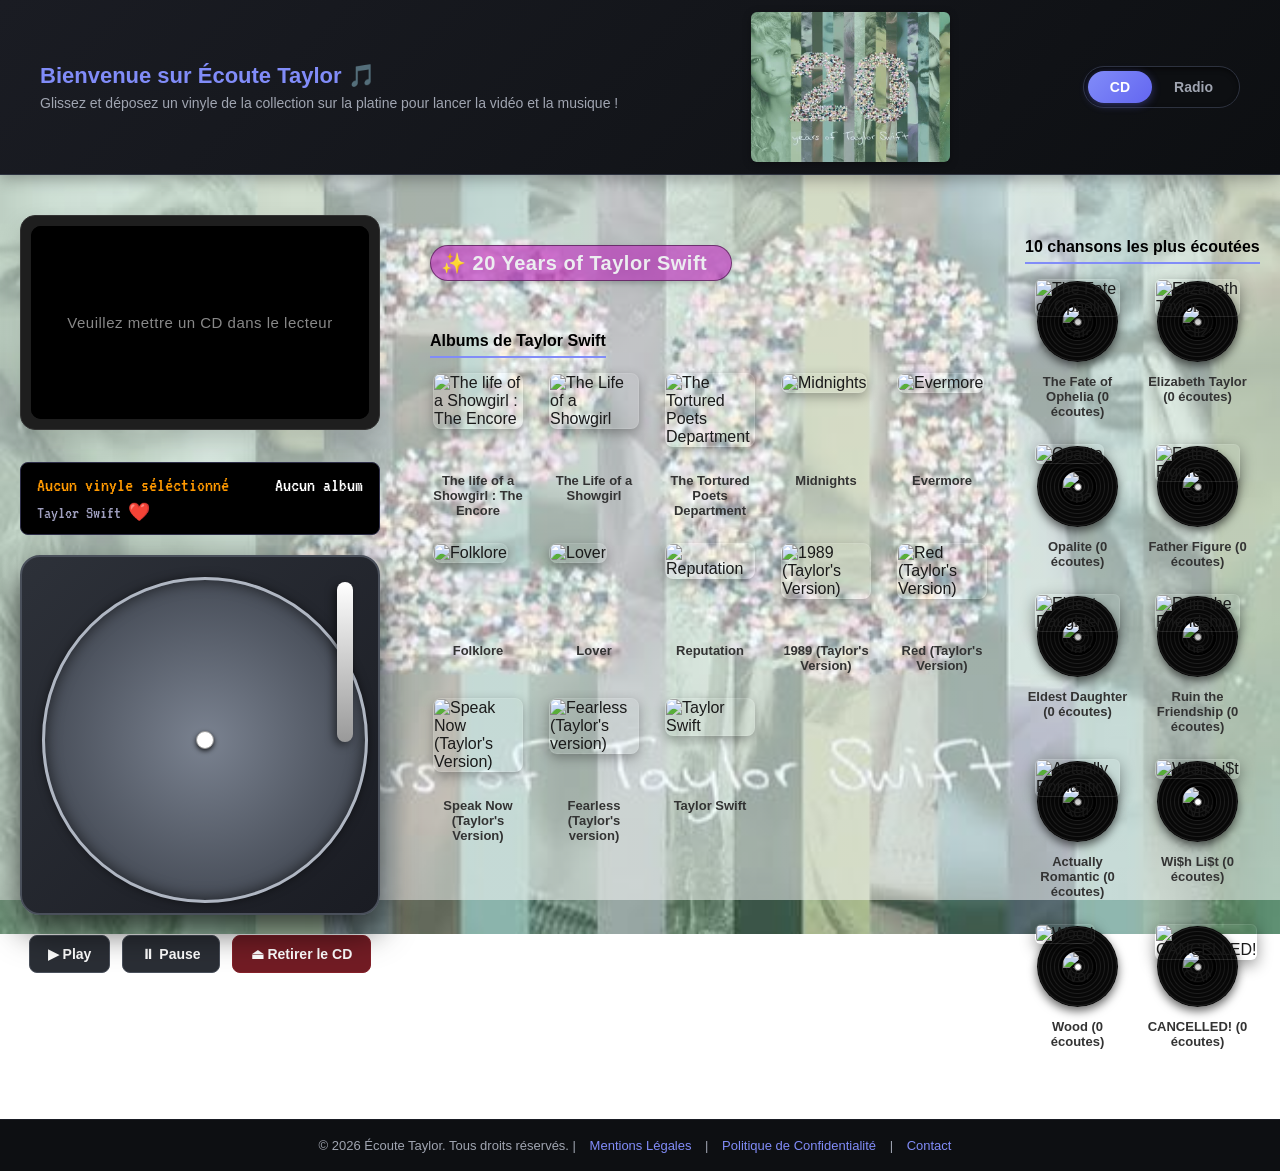
==== index.html @ 45006980 "style 20 years of taylor swift : -ajout de l'image dans header -background de l'image -badge 20 year" ====
<!DOCTYPE html>
<html lang="fr">
  <head>
    <meta charset="UTF-8">
    <meta name="viewport" content="width=device-width, initial-scale=1.0">
    <title>Écoute Taylor</title>
    <link rel="stylesheet" href="style.css">
    <link rel="icon" type="image/svg+xml" href="favicon.svg">
    <link rel="manifest" href="manifest.json">
    <meta name="theme-color" content="#111111">
    <link rel="preconnect" href="https://fonts.googleapis.com">
    <link rel="preconnect" href="https://fonts.gstatic.com" crossorigin>
    <link href="https://fonts.googleapis.com/css2?family=VT323&display=swap" rel="stylesheet">
  </head>
  <body>

    <!-- Bandeau d'accueil en haut avec commutateur CD / Radio -->
    <header class="welcome-banner">
      <div class="header-content">
        <div>
          <h1>Bienvenue sur Écoute Taylor 🎵</h1>
          <p>Glissez et déposez un vinyle de la collection sur la platine pour lancer la vidéo et la musique !</p>
        </div>

        <!-- image centrale 20 ans de taylor swift -->
        <img class="header-banner-img" alt="20 years of taylor swift" src="20years-of-taylor-swift.jpeg">

        <!-- Commutateur de mode CD / Radio -->
        <div class="mode-switch-container">
          <div class="mode-switch">
            <a href="index.html" class="switch-btn active">CD</a>
            <a href="radio.html" class="switch-btn">Radio</a>
          </div>
        </div>
      </div>
    </header>

    <div class="main-container">
      <!-- Colonne Gauche : Écran, Platine et Commandes -->
      <div class="player-column">

        <!-- Écran Vidéo -->
        <div class="screen-container">
          <div class="screen-frame">
            <div id="youtube-player"></div>
            <div class="screen-default" id="screen-default">
              <span>Veuillez mettre un CD dans le lecteur</span>
            </div>
          </div>
        </div>

        <div class="bandeau-information">
          <div class="bandeau-ligne">
            <span id="current-music-title">Aucun vinyle séléctionné</span>
            <span id="current-album-title">Aucun album</span>
          </div>
          <div class="bandeau-ligne">
            <span id="current-artist">Taylor Swift ❤️​</span>
          </div>
        </div>

        <!-- Platine tourne-disque -->
        <div class="turntable" id="drop-zone">
          <div class="platter" id="platter">
            <div class="vinyl-record" id="current-vinyl">
              <div class="vinyl-label" id="vinyl-label"></div>
            </div>
            <div class="center-spindle"></div>
          </div>
          <div class="tonearm" id="tonearm"></div>
        </div>

        <!-- Barre de commandes -->
        <div class="controls-bar">
          <button type="button" id="btn-play">▶ Play</button>
          <button type="button" id="btn-pause">⏸ Pause</button>
          <button type="button" id="btn-eject">⏏ Retirer le CD</button>
        </div>

      </div>

      <!-- Colonne Droite : Rack de Vinyles -->
      <div class="rack-column">

        <!-- Section 1 : Chansons de Taylor Swift -->
        <section class="rack-section top-tracks-section">
          <h2 id="top-tracks-toggle">
            <span>10 chansons les plus écoutées</span>
            <span class="toggle-icon">></span>
          </h2>
          <div class="vinyl-rack" id="swift-rack">
          </div>
        </section>

        <!-- Section 2 : Ajouter une autre chanson 
          <section class="rack-section">
            <h2>Écouter une autre chanson</h2>
            <div class="add-vinyl-form">
              <input type="text" id="custom-url" placeholder="Lien YouTube (ex: https://www.youtube.com/watch?v=...)">
              <input type="text" id="custom-title" placeholder="Nom de la chanson">
              <button type="button" id="btn-add-vinyl">Créer le vinyle</button>
            </div>
            <div class="vinyl-rack" id="custom-rack">
            ( com :  Les vinyles personnalisés apparaîtront ici )
            </div>
          </section>
        -->

        <!-- Section 3 : Tous les albums -->
        <section class="rack-section albums-section">
          <h3 class="taylor-badge-20-years">✨ 20 Years of Taylor Swift</h3>
          <br>
          <h2 class="title">Albums de Taylor Swift</h2>

          <!-- Conteneur des vignettes d'albums -->
          <div id="albums-grid" class="albums-grid"></div>

          <!-- Zone d'affichage des chansons de l'album sélectionné -->
          <div id="tracks-container" class="tracks-container" style="display: none;">
            <button type="button" id="btn-back-albums">← Retour aux albums</button>
            <h3 id="selected-album-title">Album...</h3>
            <div id="tracks-list" class="vinyl-rack"></div>
          </div>
        </section>

      </div>
    </div>

    <!-- Bandeau de bas de page -->
    <footer class="footer">
      <p>© 2026 Écoute Taylor. Tous droits réservés. |
        <a href="#" id="link-mentions">Mentions Légales</a> |
        <a href="#" id="link-privacy">Politique de Confidentialité</a> |
        <a href="#" id="link-contact">Contact</a>
      </p>
    </footer>

    <!-- Fenêtre modale (Cachée par défaut) -->
    <div id="modal-container" class="modal">
      <div class="modal-content">
        <span class="close-btn" id="modal-close">&times;</span>
        <div id="modal-text"></div>
      </div>
    </div>

    <script src="https://www.youtube.com/iframe_api"></script>
    <script src="script.js"></script>

  </body>
</html>
---- style.css ----
/* --- Mise en page globale --- */
body {
  display: flex;
  flex-direction: column;
  justify-content: space-between;
  align-items: center;
  min-height: 100vh;
  background-color: #f2f3f7;
  color: #1a1a1a;
  font-family: 'Segoe UI', Tahoma, Geneva, Verdana, sans-serif;
  margin: 0;
  padding: 0;
  box-sizing: border-box;
  width: 100%;
}

/* --- Bandeau d'accueil en haut --- */
.welcome-banner {
  width: 100%;
  align-self: stretch;
  background: linear-gradient(135deg, #1a1c23, #0d0f12);
  color: #ffffff;
  padding: 12px 20px;
  box-sizing: border-box;
  border-bottom: 1px solid #2d323f;
  box-shadow: 0 4px 15px rgba(0, 0, 0, 0.3);
}

.header-content {
  display: flex;
  justify-content: space-between;
  align-items: center;
  max-width: 1200px;
  margin: 0 auto; /* Ajout d'une marge en bas pour séparer du texte */
  gap: 15px;
}

/* Texte à gauche */
.header-text {
  text-align: left;
  flex: 1; /* Permet d'occuper l'espace disponible */
}

.welcome-banner h1 {
  margin: 0 0 6px 0;
  font-size: 22px;
  font-weight: 700;
  color: #818cf8;
}

.welcome-banner p {
  margin: 0;
  font-size: 14px;
  color: #a0a5b1;
  font-weight: 400;
}

/* Image au centre */
.header-banner-img {
  height: 150px;            /* Hauteur ajustée pour s'intégrer harmonieusement sur la ligne */
  width: auto;             /* Conserve le ratio de l'image */
  object-fit: contain;
  border-radius: 6px;
  box-shadow: 0 2px 8px rgba(0, 0, 0, 0.3);
  flex-shrink: 0;          /* Empêche l'image de s'écraser */
}

/* Commutateur à droite */
.mode-switch-container {
  flex-shrink: 0;          /* Empêche le commutateur de se déformer */
}

/* --- Commutateur CD / Radio --- */
.mode-switch-container {
  display: flex;
  align-items: center;
}

.mode-switch {
  display: flex;
  background-color: #0d0f12;
  border: 1px solid #2d323f;
  border-radius: 30px;
  padding: 4px;
  box-shadow: inset 0 2px 5px rgba(0, 0, 0, 0.5);
}

.switch-btn {
  padding: 8px 22px;
  border-radius: 20px;
  color: #a0a5b1;
  text-decoration: none;
  font-weight: 700;
  font-size: 14px;
  transition: all 0.3s ease;
}

.switch-btn.active {
  background: linear-gradient(135deg, #818cf8, #6366f1);
  color: #ffffff;
  box-shadow: 0 2px 8px rgba(99, 102, 241, 0.4);
}

.switch-btn:hover:not(.active) {
  color: #ffffff;
}

/* --- Conteneur principal 2 colonnes --- */
.main-container {
  display: flex;
  gap: 50px;
  align-items: flex-start;
  max-width: 1350px;
  width: 100%;
  padding: 40px 20px;
  flex: 1;
  box-sizing: border-box;
}

/* --- Colonne de gauche (Lecteur & Platine) --- */
.player-column {
  display: flex;
  flex-direction: column;
  align-items: center;
  width: 360px;
  flex-shrink: 0;
}

/* --- Écran vidéo --- */
.screen-container {
  width: 360px;
  height: 215px;
  background: #1e1e1e;
  border-radius: 15px;
  padding: 10px;
  box-shadow: 0 10px 25px rgba(0, 0, 0, 0.15);
  border: 1px solid #333;
  margin-bottom: 20px;
  box-sizing: border-box;
}

.screen-frame {
  width: 100%;
  height: 100%;
  border-radius: 10px;
  overflow: hidden;
  background-color: #000;
  position: relative;
}

.screen-default {
  position: absolute;
  top: 0;
  left: 0;
  width: 100%;
  height: 100%;
  background-color: #000;
  color: #888;
  display: flex;
  align-items: center;
  justify-content: center;
  text-align: center;
  font-size: 15px;
  font-weight: 500;
  z-index: 2;
  pointer-events: none;
  padding: 20px;
  box-sizing: border-box;
  letter-spacing: 0.5px;
}

.screen-frame iframe {
  width: 100%;
  height: 100%;
  border: 0;
  pointer-events: none;
}

/* --- class 20 years of taylor swift --- */
.twenty-years-of-taylor-swift {
  background: rgba(214, 197, 102, 0.493); /* Fond légèrement teinté aux couleurs de votre thème */
  color: #ecedf0;                          /* Texte clair et élégant */
  border: 1px solid rgba(75, 25, 77, 0.705); /* Fine bordure subtile */
  padding: 5px 10px;
  font-size: 20px;
  font-weight: 600;
  border-radius: 20px;                    /* Forme arrondie en pilule */
  letter-spacing: 0.5px;
  box-shadow: 0 2px 5px rgba(0, 0, 0, 0.2);
  width: auto;
  text-align: center;
}

/* --- badge 20 years of taylor swift--- */
.rack-section h3,
.albums-section h3,
.taylor-badge-20-years {
  background: rgba(187, 50, 187, 0.664); /* Fond légèrement teinté aux couleurs de votre thème */
  color: #ecedf0;                          /* Texte clair et élégant */
  border: 1px solid rgba(75, 25, 77, 0.705); /* Fine bordure subtile */
  padding: 5px 10px;
  font-size: 20px;
  font-weight: 600;
  border-radius: 20px;                    /* Forme arrondie en pilule */
  letter-spacing: 0.5px;
  box-shadow: 0 2px 5px rgba(0, 0, 0, 0.2);
  width: 280px;
}

/* --- Platine tourne-disque --- */
.turntable {
  position: relative;
  width: 360px;
  height: 360px;
  background: linear-gradient(135deg, #2d3139, #1a1c23);
  border-radius: 20px;
  padding: 20px;
  box-shadow: 0 15px 35px rgba(0, 0, 0, 0.7);
  margin-bottom: 20px;
  border: 2px solid #4a505b;
  box-sizing: border-box;
}

.platter {
  width: 320px;
  height: 320px;
  background: radial-gradient(circle, #7a8290 0%, #484e59 70%, #9aa2b0 100%);
  border-radius: 50%;
  position: relative;
  display: flex;
  align-items: center;
  justify-content: center;
  box-shadow: inset 0 0 15px rgba(0, 0, 0, 0.6), 0 0 10px rgba(0, 0, 0, 0.5);
  border: 3px solid #b0b7c3;
}

.vinyl-record {
  width: 300px;
  height: 300px;
  border-radius: 50%;
  background: repeating-radial-gradient(
    circle at center,
    #050505 0,
    #050505 2px,
    #1a1a1a 3px,
    #050505 4px
  );
  position: absolute;
  display: none;
  align-items: center;
  justify-content: center;
  box-shadow: 0 8px 20px rgba(0, 0, 0, 0.9);
}

.vinyl-label {
  width: 110px;
  height: 110px;
  border-radius: 50%;
  background-size: cover;
  background-position: center;
  border: 3px solid #000;
  box-shadow: inset 0 0 8px rgba(0, 0, 0, 0.5);
}

.center-spindle {
  position: absolute;
  width: 16px;
  height: 16px;
  background: #ffffff;
  border-radius: 50%;
  z-index: 5;
  top: 50%;
  left: 50%;
  transform: translate(-50%, -50%);
  box-shadow: 0 2px 5px rgba(0, 0, 0, 0.8);
  border: 1px solid #999;
}

@keyframes spin {
  from { transform: rotate(0deg); }
  to { transform: rotate(360deg); }
}

.spinning {
  animation: spin 3s linear infinite;
}

.tonearm {
  width: 16px;
  height: 160px;
  background: linear-gradient(to bottom, #ffffff, #999999);
  position: absolute;
  top: 25px;
  right: 25px;
  transform-origin: 8px 15px;
  transition: transform 0.6s ease-in-out;
  border-radius: 8px;
  box-shadow: -3px 3px 8px rgba(0, 0, 0, 0.5);
  z-index: 10;
}

.tonearm.active {
  transform: rotate(26deg);
}

/* --- Boutons de contrôle --- */
.controls-bar {
  display: flex;
  gap: 12px;
  width: 100%;
  justify-content: center;
}

.controls-bar button {
  background-color: #2a2e35;
  color: #fff;
  border: 1px solid #4a505b;
  padding: 10px 18px;
  border-radius: 8px;
  font-size: 14px;
  font-weight: 600;
  cursor: pointer;
  transition: background-color 0.2s, transform 0.1s;
}

.controls-bar button:hover {
  background-color: #3b404a;
  transform: translateY(-2px);
}

.controls-bar button:active {
  transform: translateY(0);
}

#btn-eject {
  background-color: #721c24;
  border-color: #842029;
}

#btn-eject:hover {
  background-color: #842029;
}

/* --- Colonne de droite (Rack de vinyles et Albums) --- */
.rack-column {
  flex-grow: 1;
  padding-top: 10px;
}

.rack-section,
.albums-section {
  margin-bottom: 30px;
}

.rack-section h2,
.albums-section h2 {
  font-size: 16px;
  color: black;
  margin-bottom: 15px;
  border-bottom: 2px solid #818cf8;
  padding-bottom: 6px;
  display: inline-block;
}

.vinyl-rack,
.albums-grid {
  display: grid;
  grid-template-columns: repeat(5, 105px);
  gap: 30px 25px;
}

.vinyl-item,
.album-card {
  display: flex;
  flex-direction: column;
  align-items: center;
  cursor: pointer;
  user-select: none;
  transition: transform 0.2s ease-in-out;
}

/* --- Pochette d'album & Vinyle --- */
.sleeve {
  position: relative;
  width: 85px;
  height: 85px;
  margin: 0 auto;
}

.sleeve img {
  position: relative;
  z-index: 2;
  width: 100%;
  height: 100%;
  border-radius: 6px;
  object-fit: cover;
  box-shadow: 0 5px 15px rgba(0, 0, 0, 0.4);
  transition: transform 0.35s cubic-bezier(0.34, 1.56, 0.64, 1);
  border: 1px solid rgba(255, 255, 255, 0.1);
}

.vinyl-disc {
  position: absolute;
  top: 2px;
  left: 2px;
  width: 81px;
  height: 81px;
  border-radius: 50%;
  background: repeating-radial-gradient(
    circle at center,
    #080808 0,
    #080808 2px,
    #1d1d1d 3px,
    #080808 4px
  );
  box-shadow: 0 4px 10px rgba(0, 0, 0, 0.6);
  z-index: 1;
  display: flex;
  align-items: center;
  justify-content: center;
  transition: transform 0.4s cubic-bezier(0.34, 1.56, 0.64, 1);
}

.disc-label {
  width: 32px;
  height: 32px;
  border-radius: 50%;
  border: 2px solid #000;
  position: relative;
  overflow: hidden;
  box-shadow: inset 0 0 4px rgba(0, 0, 0, 0.6);
}

.disc-label img {
  width: 100%;
  height: 100%;
  object-fit: cover;
}

.disc-label::after {
  content: '';
  position: absolute;
  top: 50%;
  left: 50%;
  transform: translate(-50%, -50%);
  width: 6px;
  height: 6px;
  background-color: #ffffff;
  border-radius: 50%;
  border: 1px solid #555;
  z-index: 2;
}

/* --- Animation au survol (Hover) --- */
.vinyl-item:hover .sleeve img,
.album-card:hover .sleeve img {
  transform: translateX(-12px);
}

.vinyl-item:hover .vinyl-disc,
.album-card:hover .vinyl-disc {
  transform: translateX(32px) rotate(180deg);
}

.vinyl-item span,
.album-card span {
  margin-top: 10px;
  font-size: 13px;
  color: #333;
  font-weight: 600;
  text-align: center;
}

/* --- Cartes Albums (Taille ajustée) --- */
.album-card .sleeve {
  width: 90px;
  height: 90px;
  position: relative;
}

.album-card .sleeve img {
  width: 90px;
  height: 90px;
  border-radius: 8px;
  object-fit: cover;
  box-shadow: 0 4px 12px rgba(0, 0, 0, 0.3);
  border: 1px solid rgba(255, 255, 255, 0.1);
  transition: transform 0.2s ease-in-out;
}

.album-card .vinyl-disc {
  width: 86px;
  height: 86px;
}

.album-card:hover .sleeve img {
  transform: translateX(-14px);
}

.album-card:hover .vinyl-disc {
  transform: translateX(35px) rotate(180deg);
}

/* Effet d'agrandissement au survol */
.album-card:hover {
  transform: scale(1.08);
}

.album-card:hover .sleeve img {
  transform: none; /* Annule tout décalage latéral */
}

.album-card:active {
  transform: scale(0.98);
}

/* Emplacements futurs */
.vinyl-placeholder {
  width: 85px;
  height: 85px;
  border-radius: 8px;
  background-color: #fde68a;
  border: 2px dashed #f59e0b;
  box-sizing: border-box;
  margin: 0 auto;
}

/* --- Formulaire d'ajout de vinyle --- */
.add-vinyl-form {
  display: flex;
  gap: 10px;
  margin-bottom: 20px;
  flex-wrap: wrap;
}

.add-vinyl-form input {
  padding: 8px 12px;
  border: 1px solid #ccc;
  border-radius: 6px;
  font-size: 13px;
  outline: none;
  flex: 1;
  min-width: 180px;
}

.add-vinyl-form input:focus {
  border-color: #818cf8;
}

.add-vinyl-form button {
  background-color: #818cf8;
  color: #fff;
  border: none;
  padding: 8px 16px;
  border-radius: 6px;
  font-weight: 600;
  cursor: pointer;
  transition: background-color 0.2s;
}

.add-vinyl-form button:hover {
  background-color: #6366f1;
}

/* --- Conteneur de chansons d'un album --- */
.tracks-container {
  margin-top: 15px;
}

#selected-album-title {
  font-size: 16px;
  color: #818cf8;
  margin: 10px 0 15px 0;
  font-weight: 700;
}

#btn-back-albums {
  background-color: #222;
  color: #fff;
  border: 1px solid #444;
  padding: 8px 16px;
  border-radius: 8px;
  font-size: 13px;
  cursor: pointer;
  margin-bottom: 15px;
  transition: background-color 0.2s, transform 0.1s;
}

#btn-back-albums:hover {
  background-color: #333;
  transform: translateY(-2px);
}

/* --- Bandeau de bas de page --- */
.footer {
  width: 100%;
  background-color: #0d0f12;
  color: #a0a5b1;
  text-align: center;
  padding: 18px 20px;
  font-size: 13px;
  box-sizing: border-box;
  border-top: 1px solid #1a1d24;
}

.footer p {
  margin: 0;
}

.footer a {
  color: #818cf8;
  text-decoration: none;
  margin: 0 10px;
  transition: color 0.2s;
}

.footer a:hover {
  color: #ffffff;
  text-decoration: underline;
}

/* --- Fenêtre Modale (Popup) --- */
.modal {
  display: none;
  position: fixed;
  z-index: 1000;
  left: 0;
  top: 0;
  width: 100%;
  height: 100%;
  background-color: rgba(0, 0, 0, 0.75);
  backdrop-filter: blur(4px);
  justify-content: center;
  align-items: center;
}

.modal-content {
  background-color: #1a1c23;
  color: #d1d5db;
  padding: 30px;
  border-radius: 12px;
  max-width: 600px;
  width: 90%;
  max-height: 80vh;
  overflow-y: auto;
  position: relative;
  box-shadow: 0 10px 30px rgba(0, 0, 0, 0.8);
  border: 1px solid #333a48;
  text-align: left;
  line-height: 1.6;
}

.modal-content h2 {
  color: white;
  margin-top: 0;
  border-bottom: 1px solid #333a48;
  padding-bottom: 10px;
}

.modal-content h3 {
  color: #818cf8;
  margin-top: 20px;
  margin-bottom: 8px;
}

.modal-content a {
  color: #818cf8;
}

.close-btn {
  position: absolute;
  top: 15px;
  right: 20px;
  color: #9ca3af;
  font-size: 28px;
  font-weight: bold;
  cursor: pointer;
  transition: color 0.2s;
}

.close-btn:hover {
  color: #ffffff;
}

/* --- Style de la Radio --- */
.radio-screen-frame {
  display: flex;
  flex-direction: column;
  justify-content: space-between;
  padding: 15px;
  box-sizing: border-box;
  background: linear-gradient(180deg, #0f1117, #1a1c23);
}

.radio-badge {
  background-color: #ef4444;
  color: #fff;
  font-size: 10px;
  font-weight: 800;
  padding: 3px 8px;
  border-radius: 4px;
  letter-spacing: 1px;
}

.radio-station-title {
  color: #818cf8;
  margin: 8px 0 4px 0;
  font-size: 20px;
}

.radio-now-playing {
  color: #9ca3af;
  font-size: 13px;
  margin: 0;
}

.radio-tuner-dial {
  background-color: #0d0f12;
  border: 1px solid #374151;
  border-radius: 6px;
  padding: 8px 12px;
  position: relative;
  overflow: hidden;
  margin-top: 10px;
}

.tuner-frequency-ticks {
  display: flex;
  justify-content: space-between;
  color: #6b7280;
  font-size: 11px;
  font-weight: 600;
}

.tuner-needle {
  position: absolute;
  top: 0;
  left: 20%;
  width: 2px;
  height: 100%;
  background-color: #ef4444;
  box-shadow: 0 0 6px #ef4444;
  transition: left 1s ease-in-out;
}

.tuner-needle.playing {
  animation: tuner-sweep 4s infinite alternate ease-in-out;
}

@keyframes tuner-sweep {
  0% { left: 35%; }
  100% { left: 75%; }
}

.radio-box {
  display: flex;
  flex-direction: column;
  align-items: center;
  justify-content: space-around;
}

.radio-speaker {
  width: 100%;
  height: 180px;
  background-color: #111318;
  border-radius: 12px;
  border: 1px solid #374151;
  padding: 10px;
  box-sizing: border-box;
}

.speaker-grille,
.speaker-grill {
  width: 100%;
  height: 100%;
  background: repeating-linear-gradient(
    0deg,
    #1f2937,
    #1f2937 2px,
    #111318 2px,
    #111318 4px
  );
  border-radius: 8px;
  position: relative;
  overflow: visible;
  transition: transform 0.2s ease;
}

.speaker-grille.playing,
.speaker-grill.playing {
  animation: speakerPulse 0.32s ease-in-out infinite alternate;
}

@keyframes speakerPulse {
  0% {
    transform: scale(1) translate(0, 0);
    box-shadow: inset 0 0 10px rgba(0, 0, 0, 0.8);
  }
  50% {
    transform: scale(1.025) translate(-0.5px, -0.5px);
    box-shadow: inset 0 0 14px rgba(168, 85, 247, 0.4), 0 0 8px rgba(168, 85, 247, 0.3);
  }
  100% {
    transform: scale(1.04) translate(0.5px, 0.5px);
    box-shadow: inset 0 0 18px rgba(192, 132, 252, 0.6), 0 0 16px rgba(192, 132, 252, 0.5);
  }
}

.radio-knob-container {
  display: flex;
  flex-direction: column;
  align-items: center;
  gap: 6px;
}

.radio-knob {
  width: 60px;
  height: 60px;
  border-radius: 50%;
  background: linear-gradient(145deg, #374151, #1f2937);
  border: 2px solid #4b5563;
  position: relative;
  box-shadow: 0 4px 10px rgba(0, 0, 0, 0.5);
  cursor: pointer;
  transition: transform 0.5s ease;
}

.knob-indicator {
  width: 4px;
  height: 16px;
  background-color: #818cf8;
  position: absolute;
  top: 6px;
  left: 50%;
  transform: translateX(-50%);
  border-radius: 2px;
}

.knob-label {
  font-size: 12px;
  color: #9ca3af;
}

.radio-info-card {
  background-color: #1a1c23;
  padding: 20px;
  border-radius: 12px;
  border: 1px solid #2d323f;
  color: #d1d5db;
  line-height: 1.8;
}

.radio-screen-container {
  height: auto;
  min-height: 250px;
}

.radio-screen-header {
  display: flex;
  justify-content: space-between;
  align-items: center;
  margin-bottom: 10px;
}

.now-playing-box {
  display: flex;
  align-items: center;
  gap: 12px;
  background-color: rgba(13, 15, 18, 0.75);
  padding: 10px;
  border-radius: 8px;
  border: 1px solid #2d323f;
  margin-bottom: 10px;
}

.radio-cover-img {
  width: 60px;
  height: 60px;
  border-radius: 6px;
  object-fit: cover;
  box-shadow: 0 4px 10px rgba(0, 0, 0, 0.5);
  border: 1px solid #4a505b;
}

.radio-track-details {
  display: flex;
  flex-direction: column;
  overflow: hidden;
}

.radio-track-details .track-title {
  color: #ffffff;
  font-weight: 700;
  font-size: 14px;
  white-space: nowrap;
  overflow: hidden;
  text-overflow: ellipsis;
}

.radio-track-details .track-artist {
  color: #818cf8;
  font-size: 12px;
  font-weight: 600;
}

.radio-track-details .track-album {
  color: #9ca3af;
  font-size: 11px;
}

.radio-controls-group {
  display: flex;
  align-items: center;
  gap: 20px;
  width: 100%;
  justify-content: center;
  background: #111318;
  padding: 12px;
  border-radius: 10px;
  border: 1px solid #2d323f;
}

.volume-slider-box {
  display: flex;
  flex-direction: column;
  gap: 6px;
  flex: 1;
}

.volume-label {
  display: flex;
  justify-content: space-between;
  font-size: 12px;
  color: #a0a5b1;
  font-weight: 600;
}

.volume-slider {
  -webkit-appearance: none;
  appearance: none;
  width: 100%;
  height: 8px;
  border-radius: 4px;
  background: #2d323f;
  outline: none;
  cursor: pointer;
}

.volume-slider::-webkit-slider-thumb {
  -webkit-appearance: none;
  appearance: none;
  width: 18px;
  height: 18px;
  border-radius: 50%;
  background: #818cf8;
  cursor: pointer;
  box-shadow: 0 2px 6px rgba(0, 0, 0, 0.4);
  transition: transform 0.1s, background-color 0.2s;
}

.volume-slider::-webkit-slider-thumb:hover {
  background: #6366f1;
  transform: scale(1.15);
}

.volume-slider::-moz-range-thumb {
  width: 18px;
  height: 18px;
  border-radius: 50%;
  background: #818cf8;
  cursor: pointer;
  border: none;
  box-shadow: 0 2px 6px rgba(0, 0, 0, 0.4);
}

#notes-container {
  position: absolute;
  top: 0;
  left: 0;
  width: 100%;
  height: 100%;
  pointer-events: none;
  overflow: visible;
  z-index: 50;
}

.floating-note {
  position: absolute;
  bottom: 20px;
  color: #c084fc;
  font-size: 1.6rem;
  font-weight: bold;
  pointer-events: none;
  opacity: 0;
  z-index: 100;
  animation: floatUp 2.5s cubic-bezier(0.25, 1, 0.5, 1) forwards;
  text-shadow: 0 0 8px rgba(192, 132, 252, 0.9), 0 0 16px rgba(168, 85, 247, 0.7);
}

@keyframes floatUp {
  0% {
    transform: translateY(0) scale(0.5) rotate(0deg);
    opacity: 0;
  }
  15% {
    opacity: 1;
  }
  80% {
    opacity: 0.8;
  }
  100% {
    transform: translateY(-130px) translateX(var(--drift, 0px)) scale(1.3) rotate(25deg);
    opacity: 0;
  }
}

/* style bandeau-information */
.bandeau-information {
  background-color: black;
  color: #ffffff;
  padding: 12px 16px;
  border-radius: 8px;
  margin-top: 12px;
  border: 1px solid #2e2e48;
  display: flex;
  flex-direction: column;
  gap: 6px;
  justify-content: space-between;
  align-items: center;
  font-family: 'VT323', sans-serif;
  width: 100%;
  box-sizing: border-box;
  margin-bottom: 20px;
}

.bandeau-ligne {
  display: flex;
  justify-content: space-between;
  align-items: center;
  width: 100%;
}

#current-album-title {
  color: #ffffff;
  font-size: 20px;
}

#current-music-title {
  color: #ff9900;
  font-size: 20px;
}

#current-artist {
  font-size: 18px;
  color: #a0a0c0;
}

/* --- Disposition 3 colonnes pour grands écrans (Desktop) --- */
@media (min-width: 1024px) {

  body {
    /* Superpose un voile sombre (ici très sombre à 90%) pour que le contenu reste bien lisible par-dessus l'image */
    background: linear-gradient(rgba(255, 255, 255, 0.5), rgba(255, 255, 255, 0.5)), 
                url('20years-of-taylor-swift.jpeg');
    background-size: cover;       /* L'image s'étale pour couvrir tout l'écran */
    background-position: center;  /* Centre l'image */
    background-repeat: no-repeat; /* Empêche la répétition */
    background-attachment: fixed; /* Garde l'arrière-plan fixe quand on fait défiler la page */
  }

  .rack-column {
    display: flex;
    flex-direction: row;
    gap: 35px;
    align-items: flex-start;
    flex: 1;
  }

  /* 1. La section des Albums remonte au centre */
  .albums-section {
    order: 1;
    flex: 1;
  }

  .albums-grid,
  #tracks-list {
    grid-template-columns: repeat(auto-fill, minmax(95px, 1fr));
    gap: 25px 20px;
  }

  /* 2. La section des 10 chansons se place tout à droite */
  .top-tracks-section {
    order: 2;
    width: 235px;
    flex-shrink: 0;
  }

  /* Disposer les 10 chansons en colonne compacte (2 vinyles de large × 5 rangées) */
  #swift-rack {
    grid-template-columns: repeat(2, 105px);
    gap: 25px 15px;
  }

    /* --- Style du titre cliquable pour l'accordéon --- */
  .top-tracks-section h2 {
    display: flex;
    align-items: center;
    justify-content: space-between;
    user-select: none;
  }

  /* Flèche cachée par défaut sur grand écran */
  .toggle-icon {
    display: none;
    font-size: 14px;
    transition: transform 0.3s ease;
    margin-left: 10px;
  }
}



/* --- Adaptation Mobile (Écrans < 768px) - PLACÉE TOUT À LA FIN --- */
@media (max-width: 768px) {
  .main-container {
    flex-direction: column;
    align-items: center;
    gap: 25px;
    padding: 20px 12px;
  }

  .player-column {
    width: 100%;
    max-width: 360px;
  }

  .screen-container,
  .turntable {
    width: 100%;
    max-width: 360px;
  }

  .turntable {
    height: auto;
    aspect-ratio: 1 / 1;
  }

  .platter {
    width: 100%;
    height: 100%;
  }

  .vinyl-record {
    width: 90%;
    height: 90%;
  }

  .vinyl-rack,
  .albums-grid {
    grid-template-columns: repeat(auto-fill, minmax(85px, 1fr));
    gap: 20px 10px;
    justify-items: center;
  }

  .add-vinyl-form {
    flex-direction: column;
  }

  .add-vinyl-form input,
  .add-vinyl-form button {
    width: 100%;
    box-sizing: border-box;
  }

  .header-content {
    flex-direction: column;
    text-align: center;
  }

  .welcome-banner h1 {
    font-size: 18px;
  }

  .toggle-icon {
    display: inline-block;
    /* Flèche pointant vers le côté par défaut */
    transform: rotate(0deg); 
  }

  /* Style du titre cliquable sur mobile */
  .top-tracks-section h2 {
    cursor: pointer;
    width: 100%;
    box-sizing: border-box;
    padding-right: 5px;
  }

  /* La liste est masquée par défaut sur mobile */
  .top-tracks-section #swift-rack {
    display: none;
  }

  /* Quand la section est dépliée (classe .open active) */
  .top-tracks-section.open #swift-rack {
    display: grid;
  }

  /* Pivotement de la flèche vers le bas lorsque c'est déplié */
  .top-tracks-section.open .toggle-icon {
    transform: rotate(90deg);
  }
}
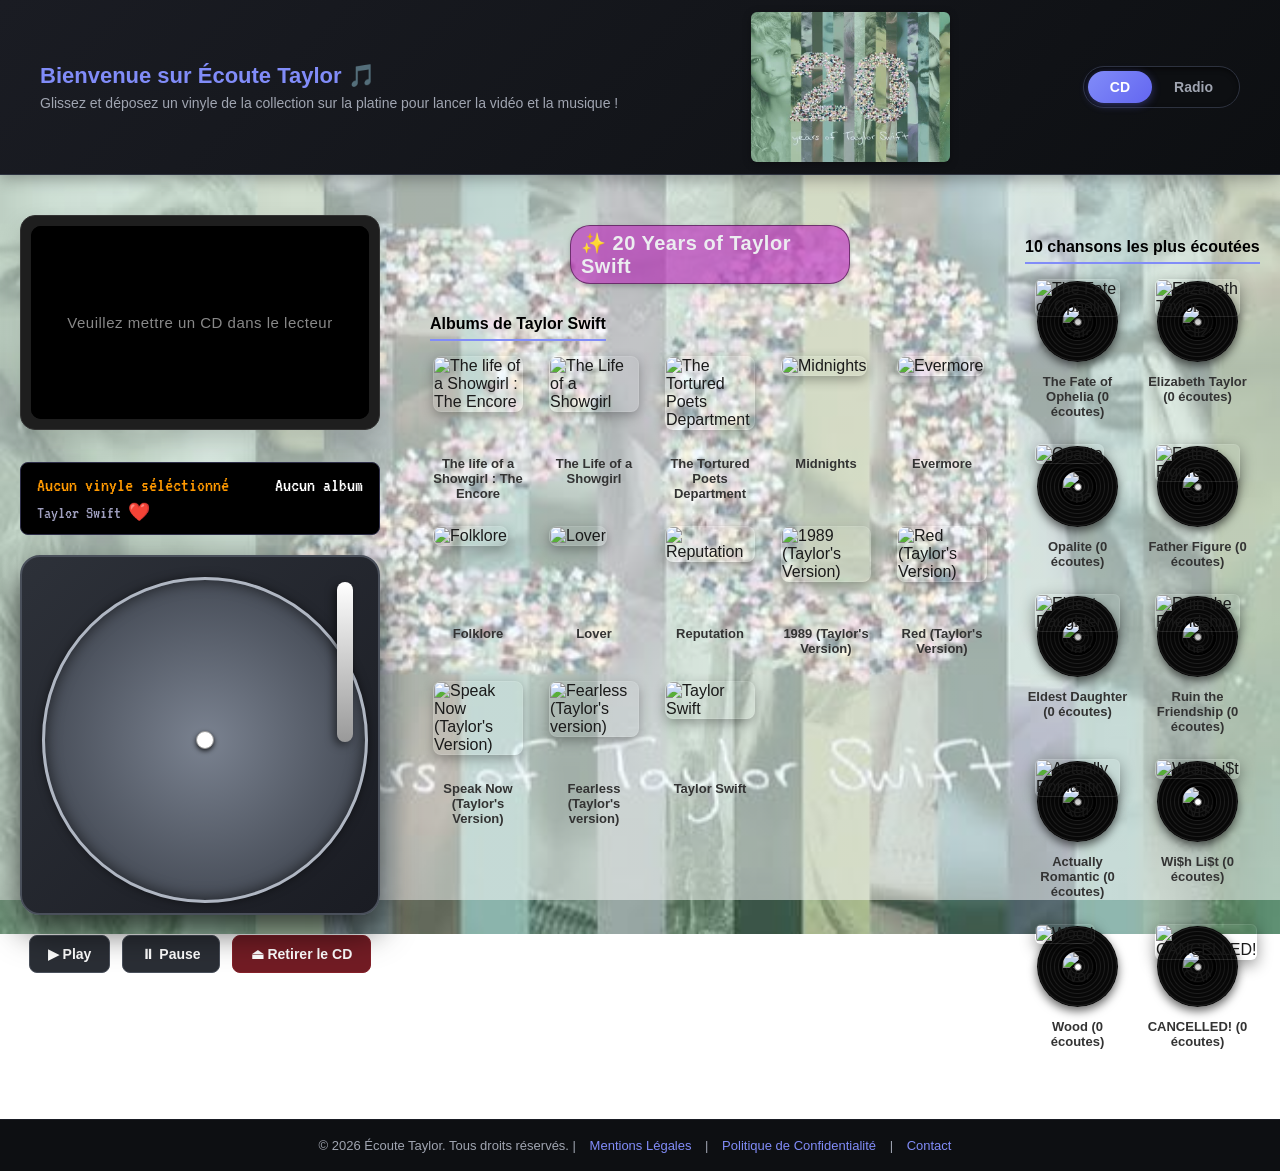
==== commit d05f1094: "changement icon app pour anniversaire, les anciens sont dans le dossier img attente" ====
--- a/index.html
+++ b/index.html
@@ -23,7 +23,7 @@
         </div>
 
         <!-- image centrale 20 ans de taylor swift -->
-        <img class="header-banner-img" alt="20 years of taylor swift" src="20years-of-taylor-swift.jpeg">
+        <img class="header-banner-img" alt="20 years of taylor swift" src="20years-of-taylor-swift.png">
 
         <!-- Commutateur de mode CD / Radio -->
         <div class="mode-switch-container">
--- a/style.css
+++ b/style.css
@@ -189,6 +189,18 @@
   box-shadow: 0 2px 5px rgba(0, 0, 0, 0.2);
   width: auto;
   text-align: center;
+  max-width: 100%;
+  box-sizing: border-box;
+}
+
+.twenty-years-of-taylor-swift img {
+  width: 100%;
+  max-width: 100%;
+  height: auto;
+  border-radius: 6px;
+  display: block;
+  margin-top: 10px;
+  box-sizing: border-box;
 }
 
 /* --- badge 20 years of taylor swift--- */
@@ -204,7 +216,11 @@
   border-radius: 20px;                    /* Forme arrondie en pilule */
   letter-spacing: 0.5px;
   box-shadow: 0 2px 5px rgba(0, 0, 0, 0.2);
-  width: 280px;
+  width: 100%;
+  max-width: 280px;
+  box-sizing: border-box;
+  margin: 0 auto;
+
 }
 
 /* --- Platine tourne-disque --- */
@@ -1061,7 +1077,7 @@
   body {
     /* Superpose un voile sombre (ici très sombre à 90%) pour que le contenu reste bien lisible par-dessus l'image */
     background: linear-gradient(rgba(255, 255, 255, 0.5), rgba(255, 255, 255, 0.5)), 
-                url('20years-of-taylor-swift.jpeg');
+                url('20years-of-taylor-swift.png');
     background-size: cover;       /* L'image s'étale pour couvrir tout l'écran */
     background-position: center;  /* Centre l'image */
     background-repeat: no-repeat; /* Empêche la répétition */
@@ -1122,6 +1138,17 @@
 
 /* --- Adaptation Mobile (Écrans < 768px) - PLACÉE TOUT À LA FIN --- */
 @media (max-width: 768px) {
+
+  .welcome-banner {
+    /* Superpose un voile sombre (ici très sombre à 90%) pour que le contenu reste bien lisible par-dessus l'image */
+    background: linear-gradient(rgba(255, 255, 255, 0.5), rgba(255, 255, 255, 0.5)), 
+                url('20years-of-taylor-swift.png');
+    background-size: cover;       /* L'image s'étale pour couvrir tout l'écran */
+    background-position: center;  /* Centre l'image */
+    background-repeat: no-repeat; /* Empêche la répétition */
+    background-attachment: fixed; /* Garde l'arrière-plan fixe quand on fait défiler la page */
+  }
+
   .main-container {
     flex-direction: column;
     align-items: center;
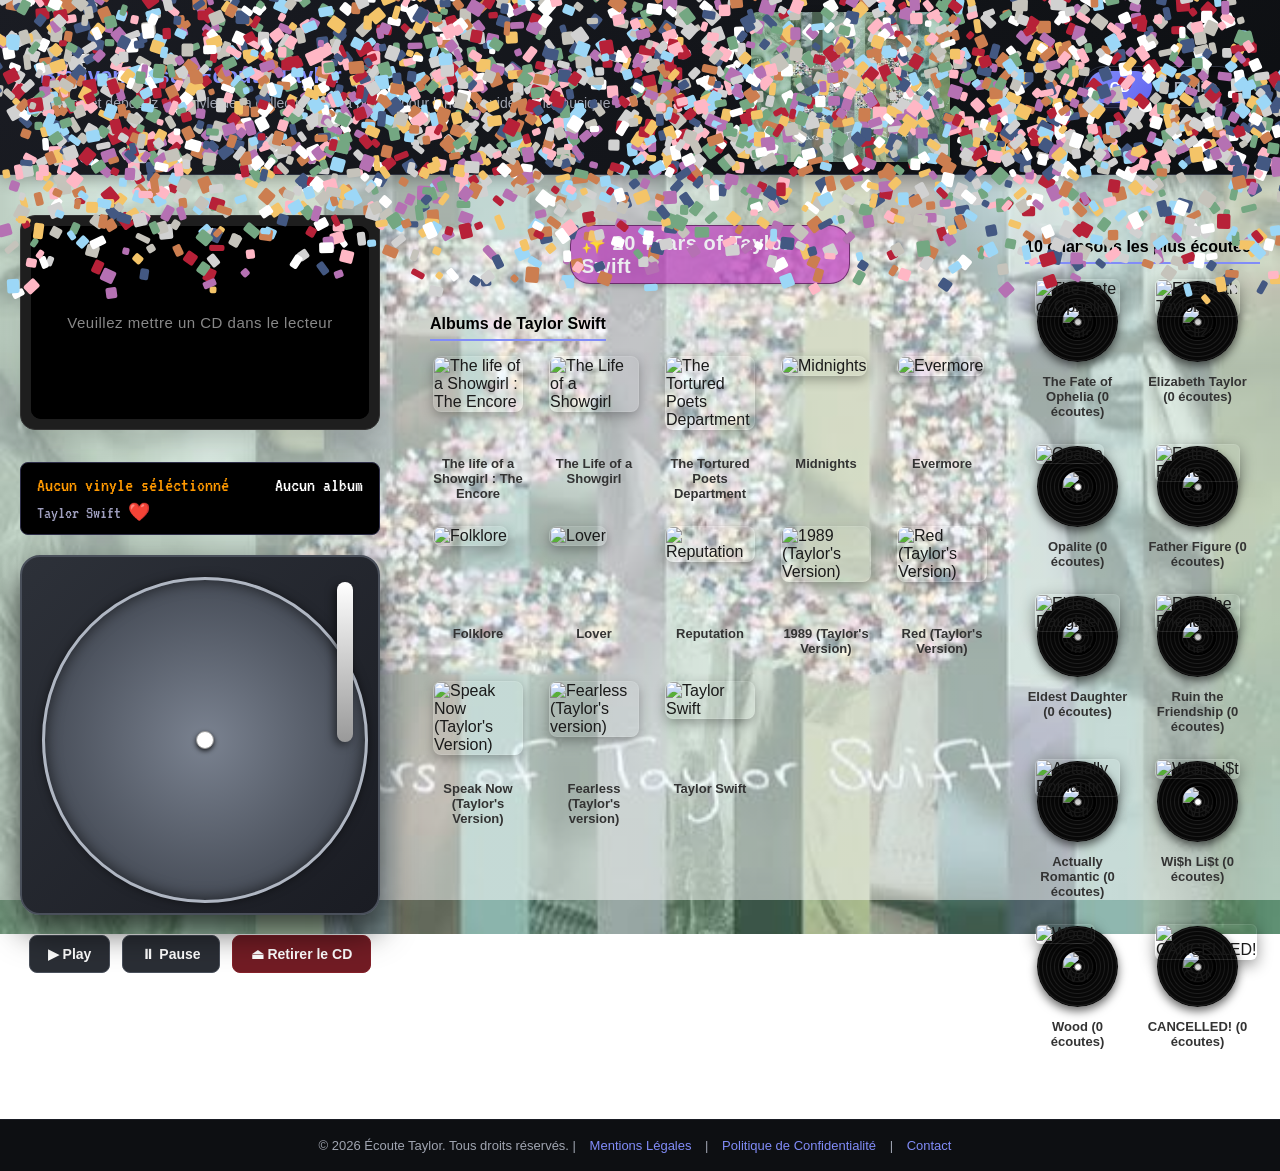
==== commit 36946098: "animation 20 years of taylor swift" ====
--- a/index.html
+++ b/index.html
@@ -5,14 +5,22 @@
     <meta name="viewport" content="width=device-width, initial-scale=1.0">
     <title>Écoute Taylor</title>
     <link rel="stylesheet" href="style.css">
-    <link rel="icon" type="image/svg+xml" href="favicon.svg">
+    <link rel="icon" type="image/svg+xml" href="img/favicon.svg">
     <link rel="manifest" href="manifest.json">
     <meta name="theme-color" content="#111111">
     <link rel="preconnect" href="https://fonts.googleapis.com">
     <link rel="preconnect" href="https://fonts.gstatic.com" crossorigin>
     <link href="https://fonts.googleapis.com/css2?family=VT323&display=swap" rel="stylesheet">
+    <link href="https://fonts.googleapis.com/css2?family=Caveat:wght@400..700&display=swap" rel="stylesheet">
   </head>
   <body>
+
+    <!-- Canvas et overlay d'animation au chargement -->
+    <canvas id="confettiCanvas"></canvas>
+    <div id="textOverlay" class="handwriting text-5xl md:text-7xl font-bold">
+      years of Taylor Swift
+    </div>
+
 
     <!-- Bandeau d'accueil en haut avec commutateur CD / Radio -->
     <header class="welcome-banner">
@@ -23,7 +31,7 @@
         </div>
 
         <!-- image centrale 20 ans de taylor swift -->
-        <img class="header-banner-img" alt="20 years of taylor swift" src="20years-of-taylor-swift.png">
+        <img class="header-banner-img" alt="20 years of taylor swift" src="img/20years-of-taylor-swift.png">
 
         <!-- Commutateur de mode CD / Radio -->
         <div class="mode-switch-container">
@@ -110,7 +118,7 @@
         <section class="rack-section albums-section">
           <h3 class="taylor-badge-20-years">✨ 20 Years of Taylor Swift</h3>
           <br>
-          <h2 class="title">Albums de Taylor Swift</h2>
+          <h2>Albums de Taylor Swift</h2>
 
           <!-- Conteneur des vignettes d'albums -->
           <div id="albums-grid" class="albums-grid"></div>
@@ -144,7 +152,7 @@
     </div>
 
     <script src="https://www.youtube.com/iframe_api"></script>
-    <script src="script.js"></script>
+    <script src="java/script.js"></script>
 
   </body>
 </html>
--- a/style.css
+++ b/style.css
@@ -13,6 +13,49 @@
   box-sizing: border-box;
   width: 100%;
 }
+
+/* Canvas pour l'animation des confettis */
+      #confettiCanvas {
+        position: fixed;
+        top: 0;
+        left: 0;
+        width: 100vw;
+        height: 100vh;
+        z-index: 9999;
+        pointer-events: none;
+      }
+
+      /* Overlay texte "years of Taylor Swift" */
+      .handwriting {
+        font-family: 'Caveat', cursive;
+        font-size: 10vw; /* 5% de la largeur de l'écran */
+        font-weight: bold;
+      }
+
+      #textOverlay {
+        position: fixed;
+        top: 60%;
+        left: 50%;
+        transform: translate(-50%, -50%) scale(0.9);
+        z-index: 10000;
+        pointer-events: none;
+        opacity: 0;
+        transition: opacity 1.2s ease, transform 1.2s ease;
+        white-space: nowrap;
+        color: #e43003;
+        text-shadow: 0 4px 15px rgba(0, 0, 0, 0.9), 0 0 10px rgba(129, 140, 248, 0.5);
+      }
+
+      #textOverlay.show {
+        opacity: 1;
+        transform: translate(-50%, -50%) scale(1);
+      }
+
+      #textOverlay.fadeOut {
+        opacity: 0;
+        transform: translate(-50%, -40%) scale(0.95);
+        transition: opacity 1s ease, transform 1s ease;
+      }
 
 /* --- Bandeau d'accueil en haut --- */
 .welcome-banner {
@@ -204,8 +247,6 @@
 }
 
 /* --- badge 20 years of taylor swift--- */
-.rack-section h3,
-.albums-section h3,
 .taylor-badge-20-years {
   background: rgba(187, 50, 187, 0.664); /* Fond légèrement teinté aux couleurs de votre thème */
   color: #ecedf0;                          /* Texte clair et élégant */
@@ -585,7 +626,7 @@
 
 #selected-album-title {
   font-size: 16px;
-  color: #818cf8;
+  color: #0f24e0;
   margin: 10px 0 15px 0;
   font-weight: 700;
 }
@@ -1077,7 +1118,7 @@
   body {
     /* Superpose un voile sombre (ici très sombre à 90%) pour que le contenu reste bien lisible par-dessus l'image */
     background: linear-gradient(rgba(255, 255, 255, 0.5), rgba(255, 255, 255, 0.5)), 
-                url('20years-of-taylor-swift.png');
+                url('img/20years-of-taylor-swift.png');
     background-size: cover;       /* L'image s'étale pour couvrir tout l'écran */
     background-position: center;  /* Centre l'image */
     background-repeat: no-repeat; /* Empêche la répétition */
@@ -1142,7 +1183,7 @@
   .welcome-banner {
     /* Superpose un voile sombre (ici très sombre à 90%) pour que le contenu reste bien lisible par-dessus l'image */
     background: linear-gradient(rgba(255, 255, 255, 0.5), rgba(255, 255, 255, 0.5)), 
-                url('20years-of-taylor-swift.png');
+                url('img/20years-of-taylor-swift.png');
     background-size: cover;       /* L'image s'étale pour couvrir tout l'écran */
     background-position: center;  /* Centre l'image */
     background-repeat: no-repeat; /* Empêche la répétition */
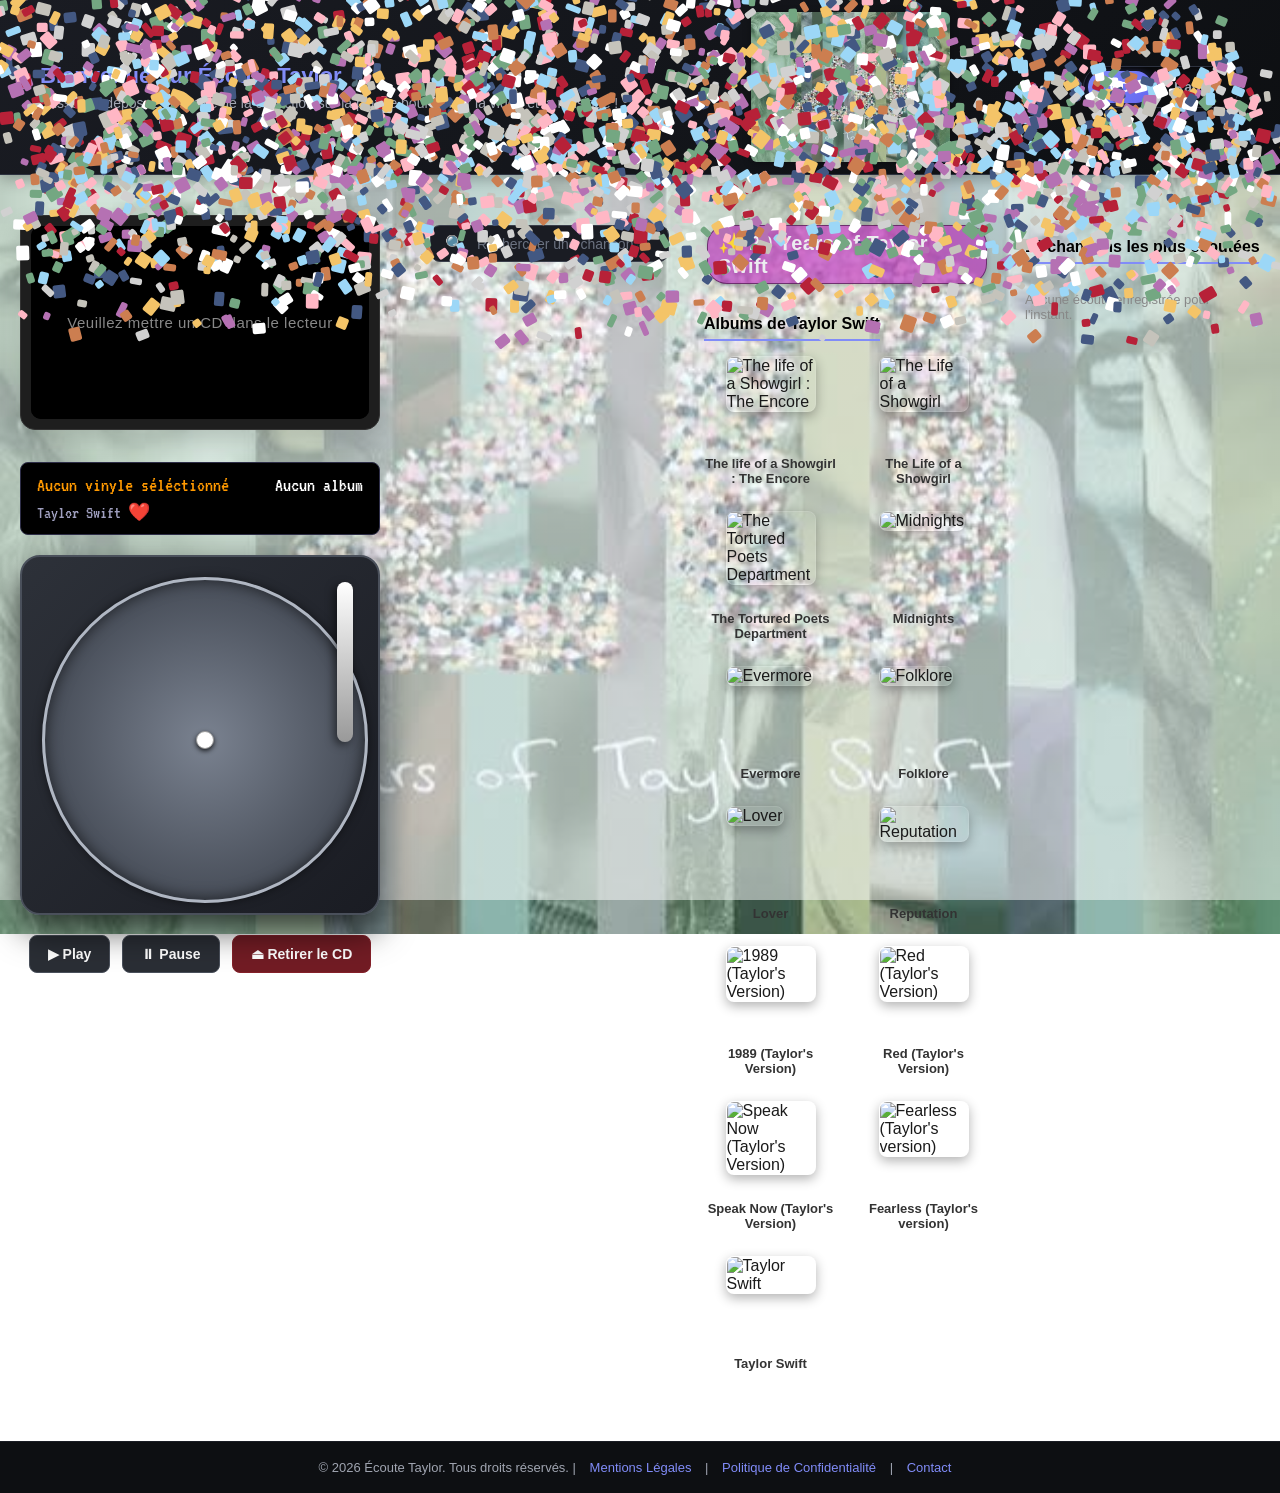
==== commit f29aa5ef: "feat: barre de recherche instantanée de chansons et albums - Champ de recherche en temps réel en hau" ====
--- a/index.html
+++ b/index.html
@@ -90,6 +90,26 @@
       <!-- Colonne Droite : Rack de Vinyles -->
       <div class="rack-column">
 
+        <!-- Section 0 : Barre de recherche -->
+        <section class="rack-section search-section">
+          <div class="search-bar-container">
+            <span class="search-icon">🔍</span>
+            <input
+              type="search"
+              id="search-input"
+              placeholder="Rechercher une chanson ou un album…"
+              autocomplete="off"
+              spellcheck="false"
+            >
+            <button type="button" id="search-clear" class="search-clear-btn" aria-label="Effacer" hidden>✕</button>
+          </div>
+          <!-- Résultats de recherche -->
+          <div id="search-results-container" class="search-results-container" hidden>
+            <p class="search-results-label" id="search-results-label"></p>
+            <div id="search-results-rack" class="vinyl-rack"></div>
+          </div>
+        </section>
+
         <!-- Section 1 : Chansons de Taylor Swift -->
         <section class="rack-section top-tracks-section">
           <h2 id="top-tracks-toggle">
--- a/style.css
+++ b/style.css
@@ -15,47 +15,47 @@
 }
 
 /* Canvas pour l'animation des confettis */
-      #confettiCanvas {
-        position: fixed;
-        top: 0;
-        left: 0;
-        width: 100vw;
-        height: 100vh;
-        z-index: 9999;
-        pointer-events: none;
-      }
-
-      /* Overlay texte "years of Taylor Swift" */
-      .handwriting {
-        font-family: 'Caveat', cursive;
-        font-size: 10vw; /* 5% de la largeur de l'écran */
-        font-weight: bold;
-      }
-
-      #textOverlay {
-        position: fixed;
-        top: 60%;
-        left: 50%;
-        transform: translate(-50%, -50%) scale(0.9);
-        z-index: 10000;
-        pointer-events: none;
-        opacity: 0;
-        transition: opacity 1.2s ease, transform 1.2s ease;
-        white-space: nowrap;
-        color: #e43003;
-        text-shadow: 0 4px 15px rgba(0, 0, 0, 0.9), 0 0 10px rgba(129, 140, 248, 0.5);
-      }
-
-      #textOverlay.show {
-        opacity: 1;
-        transform: translate(-50%, -50%) scale(1);
-      }
-
-      #textOverlay.fadeOut {
-        opacity: 0;
-        transform: translate(-50%, -40%) scale(0.95);
-        transition: opacity 1s ease, transform 1s ease;
-      }
+#confettiCanvas {
+  position: fixed;
+  top: 0;
+  left: 0;
+  width: 100vw;
+  height: 100vh;
+  z-index: 9999;
+  pointer-events: none;
+}
+
+/* Overlay texte "years of Taylor Swift" */
+.handwriting {
+  font-family: 'Caveat', cursive;
+  font-size: 10vw;
+  font-weight: bold;
+}
+
+#textOverlay {
+  position: fixed;
+  top: 60%;
+  left: 50%;
+  transform: translate(-50%, -50%) scale(0.9);
+  z-index: 10000;
+  pointer-events: none;
+  opacity: 0;
+  transition: opacity 1.2s ease, transform 1.2s ease;
+  white-space: nowrap;
+  color: #e43003;
+  text-shadow: 0 4px 15px rgba(0, 0, 0, 0.9), 0 0 10px rgba(129, 140, 248, 0.5);
+}
+
+#textOverlay.show {
+  opacity: 1;
+  transform: translate(-50%, -50%) scale(1);
+}
+
+#textOverlay.fadeOut {
+  opacity: 0;
+  transform: translate(-50%, -40%) scale(0.95);
+  transition: opacity 1s ease, transform 1s ease;
+}
 
 /* --- Bandeau d'accueil en haut --- */
 .welcome-banner {
@@ -108,13 +108,9 @@
   flex-shrink: 0;          /* Empêche l'image de s'écraser */
 }
 
-/* Commutateur à droite */
-.mode-switch-container {
-  flex-shrink: 0;          /* Empêche le commutateur de se déformer */
-}
-
 /* --- Commutateur CD / Radio --- */
 .mode-switch-container {
+  flex-shrink: 0;
   display: flex;
   align-items: center;
 }
@@ -216,7 +212,6 @@
   width: 100%;
   height: 100%;
   border: 0;
-  pointer-events: none;
 }
 
 /* --- class 20 years of taylor swift --- */
@@ -648,6 +643,91 @@
   transform: translateY(-2px);
 }
 
+/* --- Barre de recherche --- */
+.search-section {
+  margin-bottom: 24px;
+}
+
+.search-bar-container {
+  display: flex;
+  align-items: center;
+  background-color: #1a1c23;
+  border: 1px solid #3a3f4b;
+  border-radius: 10px;
+  padding: 8px 14px;
+  gap: 10px;
+  transition: border-color 0.2s, box-shadow 0.2s;
+}
+
+.search-bar-container:focus-within {
+  border-color: #818cf8;
+  box-shadow: 0 0 0 3px rgba(129, 140, 248, 0.2);
+}
+
+.search-icon {
+  font-size: 16px;
+  flex-shrink: 0;
+  user-select: none;
+}
+
+#search-input {
+  flex: 1;
+  background: transparent;
+  border: none;
+  outline: none;
+  color: #e5e7eb;
+  font-size: 14px;
+  font-family: inherit;
+  caret-color: #818cf8;
+  min-width: 0;
+}
+
+#search-input::placeholder {
+  color: #6b7280;
+}
+
+.search-clear-btn {
+  background: none;
+  border: none;
+  color: #6b7280;
+  font-size: 14px;
+  cursor: pointer;
+  padding: 2px 4px;
+  border-radius: 4px;
+  flex-shrink: 0;
+  transition: color 0.15s, background-color 0.15s;
+  line-height: 1;
+}
+
+.search-clear-btn:hover {
+  color: #e5e7eb;
+  background-color: #2d323f;
+}
+
+.search-results-container {
+  margin-top: 14px;
+}
+
+.search-results-label {
+  font-size: 12px;
+  color: #9ca3af;
+  margin: 0 0 14px 0;
+  font-style: italic;
+}
+
+#search-results-rack {
+  display: grid;
+  grid-template-columns: repeat(auto-fill, minmax(85px, 1fr));
+  gap: 20px 15px;
+}
+
+.search-result-album {
+  font-size: 11px !important;
+  color: #818cf8 !important;
+  font-weight: 400 !important;
+  margin-top: 2px;
+}
+
 /* --- Bandeau de bas de page --- */
 .footer {
   width: 100%;
@@ -1181,13 +1261,17 @@
 @media (max-width: 768px) {
 
   .welcome-banner {
-    /* Superpose un voile sombre (ici très sombre à 90%) pour que le contenu reste bien lisible par-dessus l'image */
+    /* Superpose un voile clair (ici très clair à 50%) pour que le contenu reste bien lisible par-dessus l'image */
     background: linear-gradient(rgba(255, 255, 255, 0.5), rgba(255, 255, 255, 0.5)), 
                 url('img/20years-of-taylor-swift.png');
-    background-size: cover;       /* L'image s'étale pour couvrir tout l'écran */
-    background-position: center;  /* Centre l'image */
+    background-size: cover;       /* L'image s'étale pour couvrir tout le bandeau sans se couper ou contain */
+    background-position: center center;  /* Centre l'image */
     background-repeat: no-repeat; /* Empêche la répétition */
-    background-attachment: fixed; /* Garde l'arrière-plan fixe quand on fait défiler la page */
+    background-attachment: scroll; /* Garde l'arrière-plan fixe quand on fait défiler la page */
+  }
+
+  .header-banner-img {
+    opacity: 0;
   }
 
   .main-container {
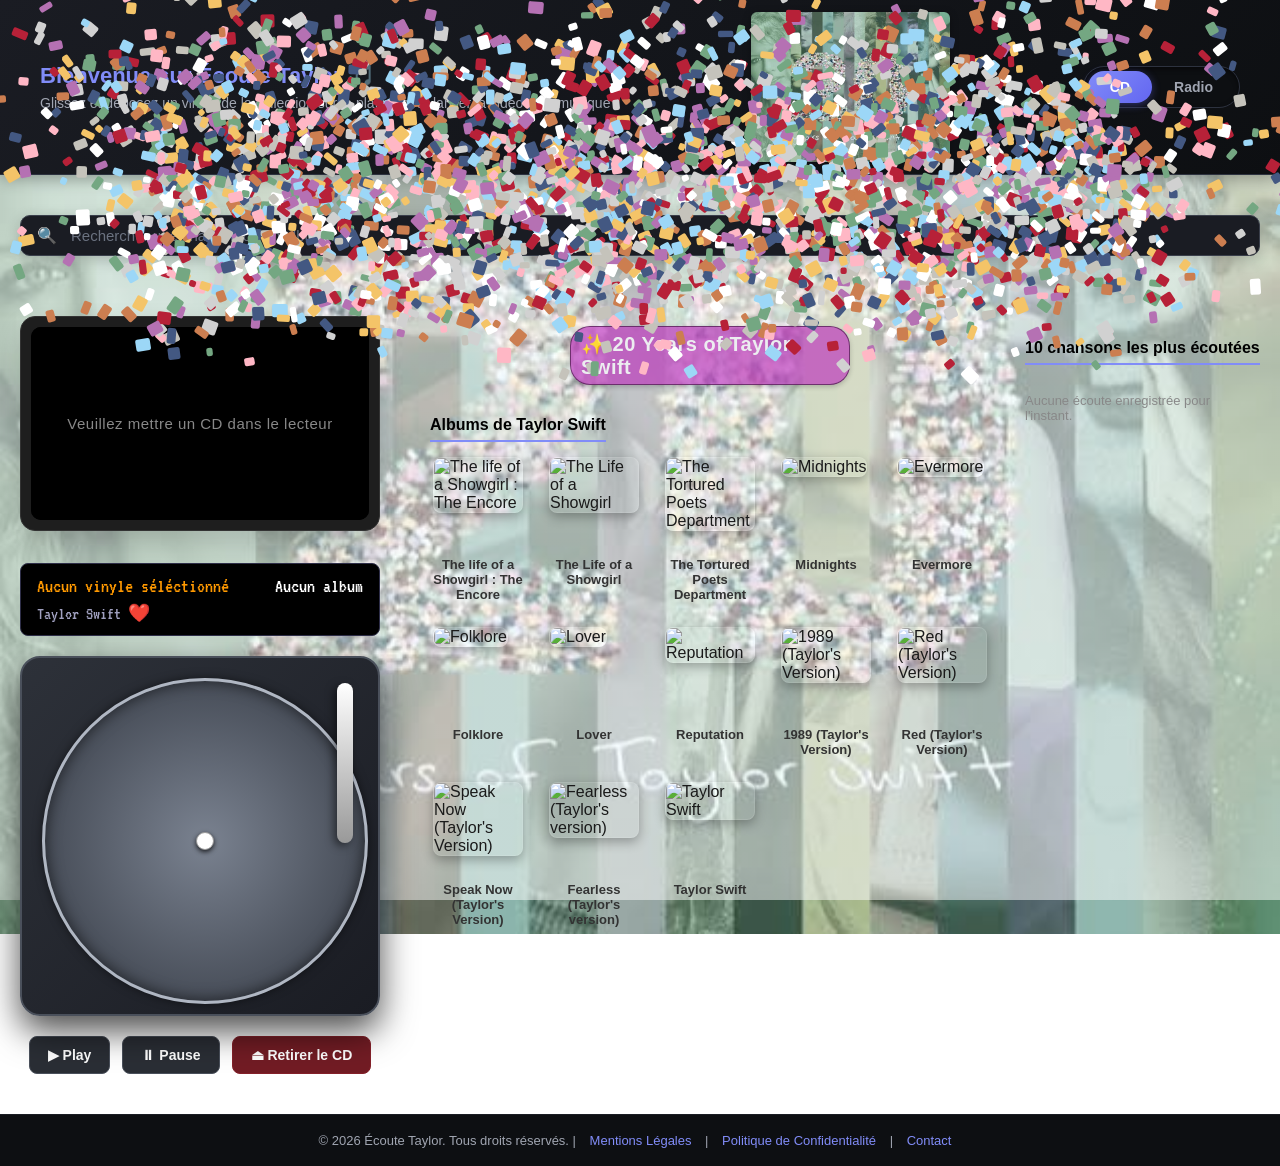
==== commit 39f16133: "feat(search): refonte du positionnement et affichage des résultats en overlay - Repositionnement de " ====
--- a/index.html
+++ b/index.html
@@ -44,6 +44,29 @@
     </header>
 
     <div class="main-container">
+
+      <!-- Barre de recherche (Position mobile/desktop gérée en CSS via order) -->
+      <section class="rack-section search-section">
+        <div class="search-bar-container">
+          <span class="search-icon">🔍</span>
+          <input
+            type="search"
+            id="search-input"
+            placeholder="Rechercher une chanson ou un album…"
+            autocomplete="off"
+            spellcheck="false"
+          >
+          <button type="button" id="search-clear" class="search-clear-btn" aria-label="Effacer" hidden>✕</button>
+        </div>
+
+        <!-- Résultats de recherche Flottants (overlay) -->
+        <div id="search-results-container" class="search-results-overlay" hidden>
+          <p class="search-results-label" id="search-results-label"></p>
+          <div id="search-results-rack" class="vinyl-rack"></div>
+        </div>
+      </section>
+
+
       <!-- Colonne Gauche : Écran, Platine et Commandes -->
       <div class="player-column">
 
@@ -89,26 +112,6 @@
 
       <!-- Colonne Droite : Rack de Vinyles -->
       <div class="rack-column">
-
-        <!-- Section 0 : Barre de recherche -->
-        <section class="rack-section search-section">
-          <div class="search-bar-container">
-            <span class="search-icon">🔍</span>
-            <input
-              type="search"
-              id="search-input"
-              placeholder="Rechercher une chanson ou un album…"
-              autocomplete="off"
-              spellcheck="false"
-            >
-            <button type="button" id="search-clear" class="search-clear-btn" aria-label="Effacer" hidden>✕</button>
-          </div>
-          <!-- Résultats de recherche -->
-          <div id="search-results-container" class="search-results-container" hidden>
-            <p class="search-results-label" id="search-results-label"></p>
-            <div id="search-results-rack" class="vinyl-rack"></div>
-          </div>
-        </section>
 
         <!-- Section 1 : Chansons de Taylor Swift -->
         <section class="rack-section top-tracks-section">
--- a/style.css
+++ b/style.css
@@ -108,6 +108,111 @@
   flex-shrink: 0;          /* Empêche l'image de s'écraser */
 }
 
+/* --- Barre de recherche & Superposition --- */
+.search-section {
+  width: 100%;
+  position: relative;
+  z-index: 100;
+  margin-bottom: 10px;
+  order: 1; /* Tout en haut par défaut (Desktop) */
+}
+
+.search-bar-container {
+  display: flex;
+  align-items: center;
+  background-color: #1a1c23;
+  border: 1px solid #3a3f4b;
+  border-radius: 10px;
+  padding: 10px 16px;
+  gap: 12px;
+  box-shadow: 0 4px 15px rgba(0, 0, 0, 0.2);
+  transition: border-color 0.2s, box-shadow 0.2s;
+}
+
+.search-bar-container:focus-within {
+  border-color: #818cf8;
+  box-shadow: 0 0 0 3px rgba(129, 140, 248, 0.25);
+}
+
+.search-icon {
+  font-size: 16px;
+  flex-shrink: 0;
+  user-select: none;
+}
+
+#search-input {
+  flex: 1;
+  background: transparent;
+  border: none;
+  outline: none;
+  color: #e5e7eb;
+  font-size: 15px;
+  font-family: inherit;
+  caret-color: #818cf8;
+  min-width: 0;
+}
+
+#search-input::placeholder {
+  color: #6b7280;
+}
+
+.search-clear-btn {
+  background: none;
+  border: none;
+  color: #6b7280;
+  font-size: 14px;
+  cursor: pointer;
+  padding: 2px 6px;
+  border-radius: 4px;
+  flex-shrink: 0;
+  transition: color 0.15s, background-color 0.15s;
+}
+
+.search-clear-btn:hover {
+  color: #e5e7eb;
+  background-color: #2d323f;
+}
+
+/* Panneau flottant des résultats (Superposé au-dessus de la page) */
+.search-results-overlay {
+  position: absolute;
+  top: calc(100% + 8px);
+  left: 0;
+  right: 0;
+  background-color: #1a1c23;
+  border: 1px solid #3a3f4b;
+  border-radius: 12px;
+  padding: 20px;
+  box-shadow: 0 12px 30px rgba(0, 0, 0, 0.7);
+  z-index: 1000;
+  max-height: 450px;
+  overflow-y: auto;
+}
+
+.search-results-label {
+  font-size: 13px;
+  color: #818cf8;
+  margin: 0 0 16px 0;
+  font-weight: 600;
+}
+
+#search-results-rack {
+  display: grid;
+  grid-template-columns: repeat(auto-fill, minmax(90px, 1fr));
+  gap: 20px 15px;
+}
+
+.search-result-album {
+  font-size: 11px !important;
+  color: #818cf8 !important;
+  font-weight: 400 !important;
+  margin-top: 2px;
+}
+/* Rendre les titres blancs et bien visibles dans les résultats de recherche sur fond sombre */
+#search-results-rack .vinyl-item span {
+  color: #ffffff !important;
+}
+
 /* --- Commutateur CD / Radio --- */
 .mode-switch-container {
   flex-shrink: 0;
@@ -147,13 +252,15 @@
 /* --- Conteneur principal 2 colonnes --- */
 .main-container {
   display: flex;
-  gap: 50px;
+  flex-wrap: wrap; /* INDISPENSABLE pour que la recherche et les colonnes retournent à la ligne */
+  gap: 30px 50px;
   align-items: flex-start;
   max-width: 1350px;
   width: 100%;
   padding: 40px 20px;
   flex: 1;
   box-sizing: border-box;
+  margin: 0 auto;
 }
 
 /* --- Colonne de gauche (Lecteur & Platine) --- */
@@ -163,6 +270,7 @@
   align-items: center;
   width: 360px;
   flex-shrink: 0;
+  order: 2;
 }
 
 /* --- Écran vidéo --- */
@@ -397,6 +505,7 @@
 .rack-column {
   flex-grow: 1;
   padding-top: 10px;
+  order: 3;
 }
 
 .rack-section,
@@ -643,91 +752,6 @@
   transform: translateY(-2px);
 }
 
-/* --- Barre de recherche --- */
-.search-section {
-  margin-bottom: 24px;
-}
-
-.search-bar-container {
-  display: flex;
-  align-items: center;
-  background-color: #1a1c23;
-  border: 1px solid #3a3f4b;
-  border-radius: 10px;
-  padding: 8px 14px;
-  gap: 10px;
-  transition: border-color 0.2s, box-shadow 0.2s;
-}
-
-.search-bar-container:focus-within {
-  border-color: #818cf8;
-  box-shadow: 0 0 0 3px rgba(129, 140, 248, 0.2);
-}
-
-.search-icon {
-  font-size: 16px;
-  flex-shrink: 0;
-  user-select: none;
-}
-
-#search-input {
-  flex: 1;
-  background: transparent;
-  border: none;
-  outline: none;
-  color: #e5e7eb;
-  font-size: 14px;
-  font-family: inherit;
-  caret-color: #818cf8;
-  min-width: 0;
-}
-
-#search-input::placeholder {
-  color: #6b7280;
-}
-
-.search-clear-btn {
-  background: none;
-  border: none;
-  color: #6b7280;
-  font-size: 14px;
-  cursor: pointer;
-  padding: 2px 4px;
-  border-radius: 4px;
-  flex-shrink: 0;
-  transition: color 0.15s, background-color 0.15s;
-  line-height: 1;
-}
-
-.search-clear-btn:hover {
-  color: #e5e7eb;
-  background-color: #2d323f;
-}
-
-.search-results-container {
-  margin-top: 14px;
-}
-
-.search-results-label {
-  font-size: 12px;
-  color: #9ca3af;
-  margin: 0 0 14px 0;
-  font-style: italic;
-}
-
-#search-results-rack {
-  display: grid;
-  grid-template-columns: repeat(auto-fill, minmax(85px, 1fr));
-  gap: 20px 15px;
-}
-
-.search-result-album {
-  font-size: 11px !important;
-  color: #818cf8 !important;
-  font-weight: 400 !important;
-  margin-top: 2px;
-}
-
 /* --- Bandeau de bas de page --- */
 .footer {
   width: 100%;
@@ -1281,7 +1305,20 @@
     padding: 20px 12px;
   }
 
+  .rack-column {
+    order: 3; /* 3. Les albums et top titres en bas */
+    width: 100%;
+    max-width: 360px;
+  }
+
   .player-column {
+    order: 1; /* 1. Le lecteur vidéo en premier */
+    width: 100%;
+    max-width: 360px;
+  }
+
+  .search-section {
+    order: 2; /* 2. La barre de recherche juste en dessous du lecteur */
     width: 100%;
     max-width: 360px;
   }
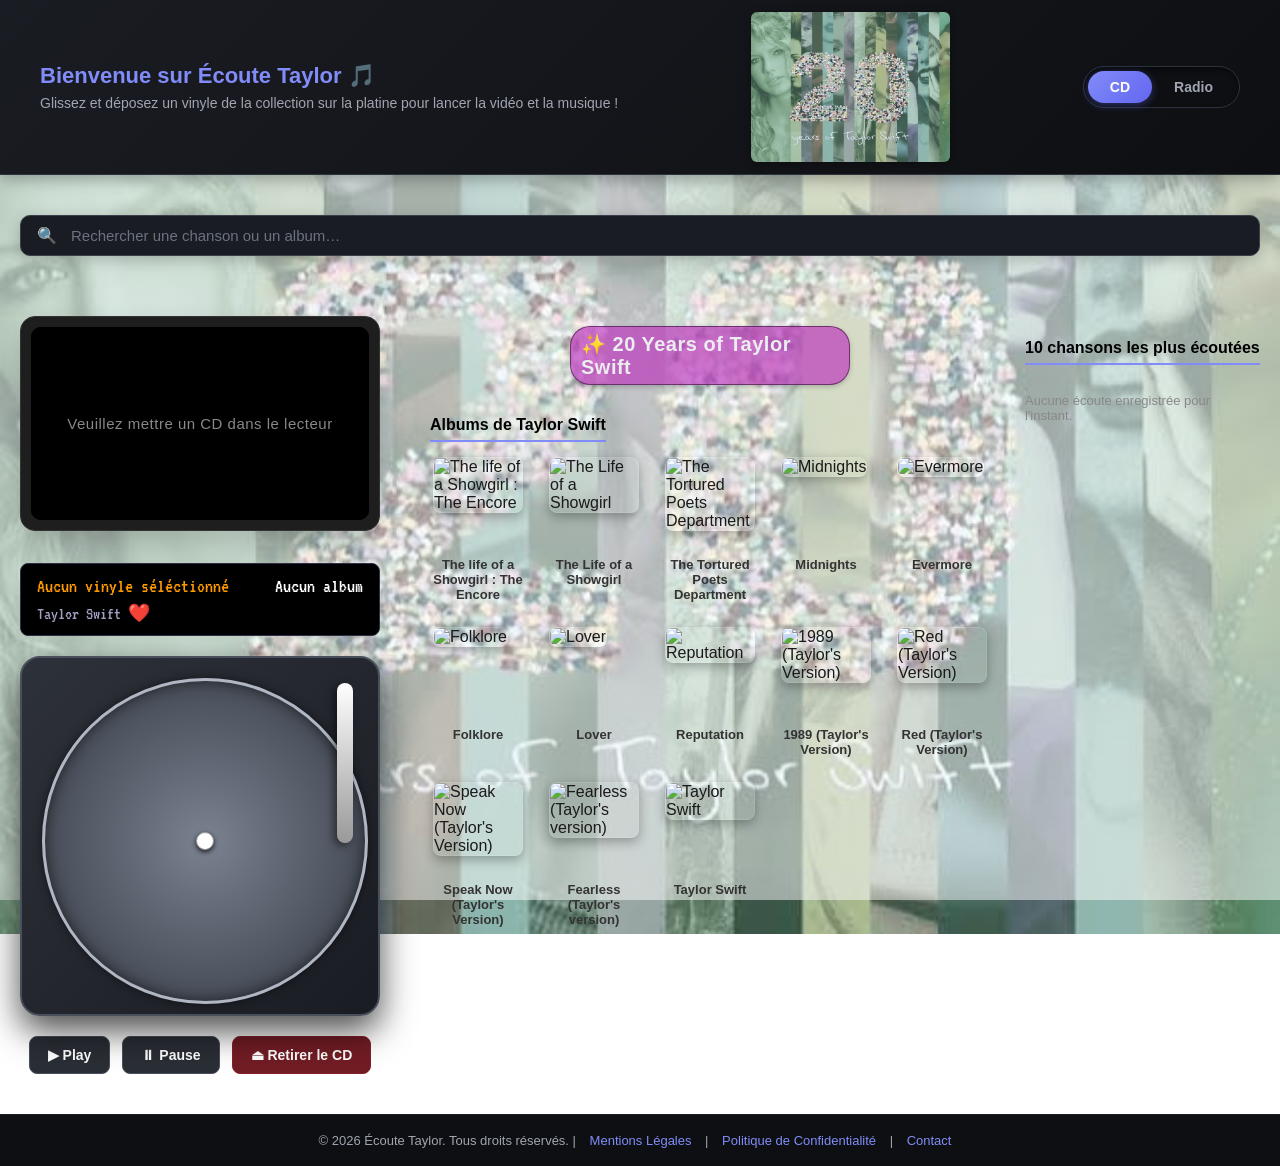
==== commit 99305969: "Update index.html Supp l'animation côté html" ====
--- a/index.html
+++ b/index.html
@@ -14,14 +14,6 @@
     <link href="https://fonts.googleapis.com/css2?family=Caveat:wght@400..700&display=swap" rel="stylesheet">
   </head>
   <body>
-
-    <!-- Canvas et overlay d'animation au chargement -->
-    <canvas id="confettiCanvas"></canvas>
-    <div id="textOverlay" class="handwriting text-5xl md:text-7xl font-bold">
-      years of Taylor Swift
-    </div>
-
-
     <!-- Bandeau d'accueil en haut avec commutateur CD / Radio -->
     <header class="welcome-banner">
       <div class="header-content">
@@ -178,4 +170,4 @@
     <script src="java/script.js"></script>
 
   </body>
-</html>+</html>
